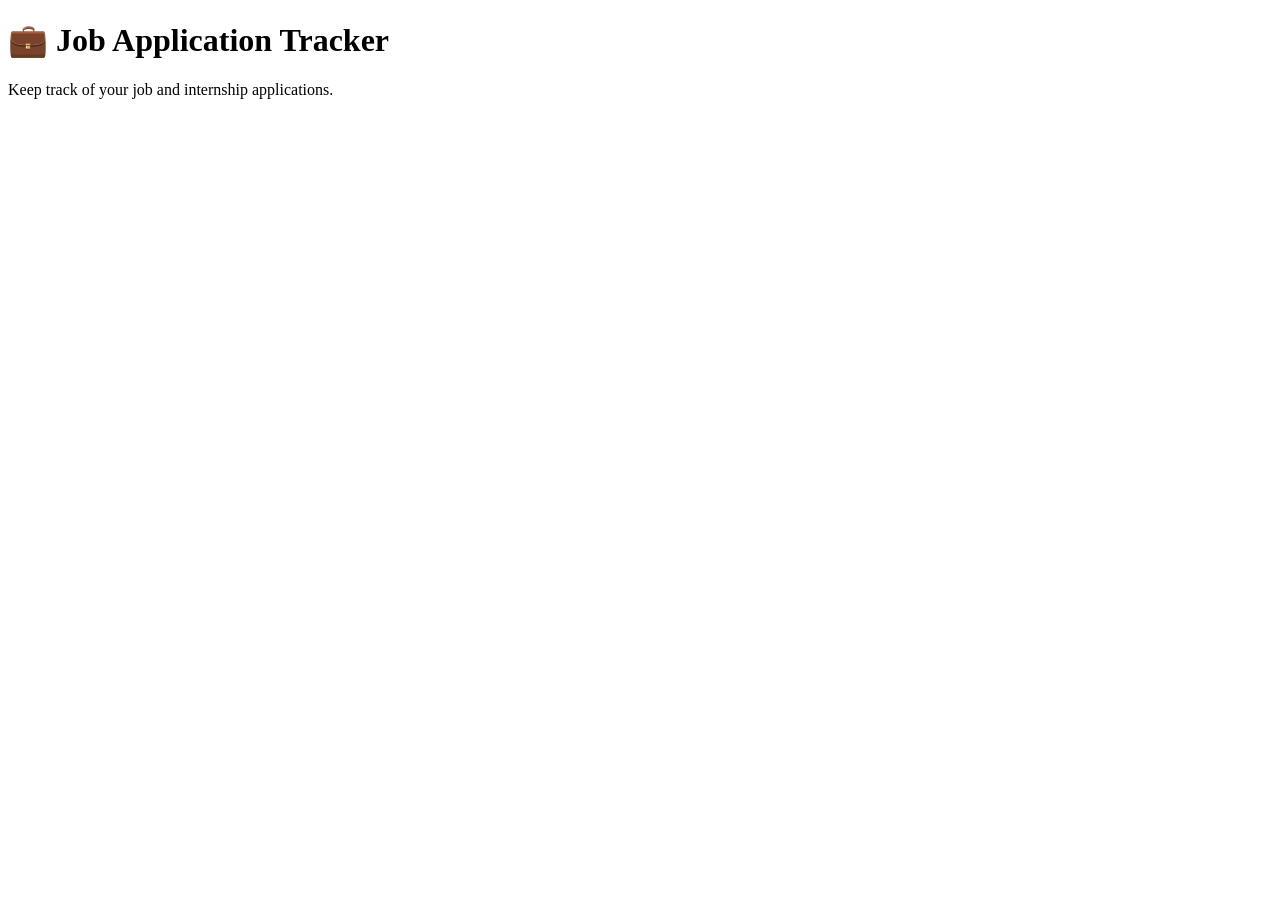
==== 03-job-application-tracker/index.html @ 34267bae "Create job application tracker structure" ====
<!DOCTYPE html>
<html lang="en">
<head>
    <meta charset="UTF-8">
    <meta name="viewport" content="width=device-width, initial-scale=1.0">

    <title>Job Application Tracker</title>

    <link rel="stylesheet" href="style.css">
</head>

<body>

    <main class="container">

        <header>
            <h1>💼 Job Application Tracker</h1>
            <p>Keep track of your job and internship applications.</p>
        </header>

    </main>

    <script src="script.js"></script>
</body>
</html>
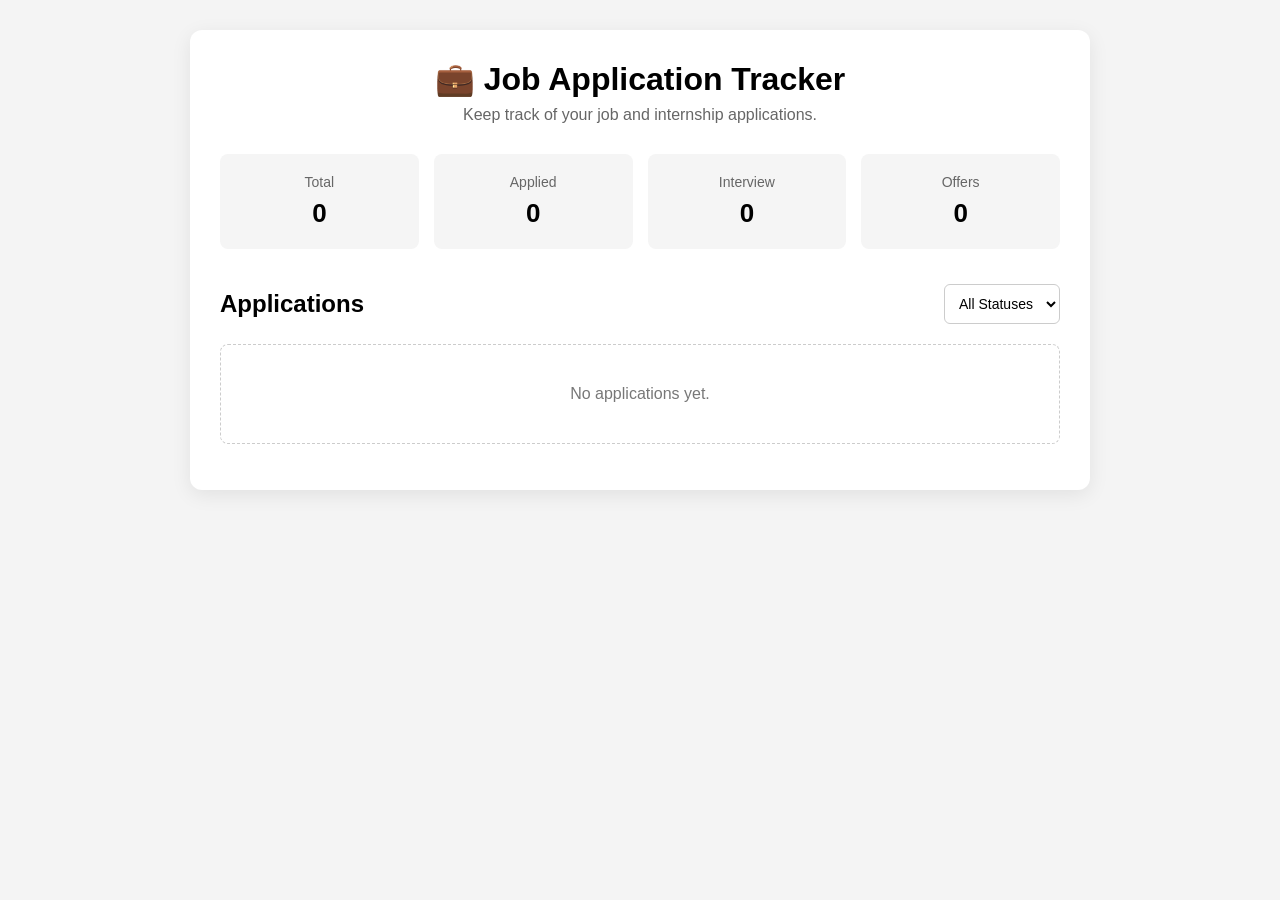
==== commit 54b1d6cc: "Make dashboard responsive" ====
--- a/03-job-application-tracker/index.html
+++ b/03-job-application-tracker/index.html
@@ -18,6 +18,56 @@
             <p>Keep track of your job and internship applications.</p>
         </header>
 
+        <section class="stats">
+
+            <div class="stat-card">
+                <span>Total</span>
+                <strong>0</strong>
+            </div>
+
+            <div class="stat-card">
+                <span>Applied</span>
+                <strong>0</strong>
+            </div>
+
+            <div class="stat-card">
+                <span>Interview</span>
+                <strong>0</strong>
+            </div>
+
+            <div class="stat-card">
+                <span>Offers</span>
+                <strong>0</strong>
+            </div>
+
+        </section>
+
+        <section class="applications-section">
+
+            <div class="application-header">
+
+                <h2>Applications</h2>
+
+                <select id="statusFilter">
+                    <option value="All">All Statuses</option>
+                    <option value="Applied">Applied</option>
+                    <option value="Interview">Interview</option>
+                    <option value="Rejected">Rejected</option>
+                    <option value="Offer">Offer</option>
+                </select>
+
+            </div>
+
+            <div id="applicationList">
+
+                <p class="empty-message">
+                    No applications yet.
+                </p>
+
+            </div>
+
+        </section>
+
     </main>
 
     <script src="script.js"></script>
--- a/03-job-application-tracker/style.css
+++ b/03-job-application-tracker/style.css
@@ -0,0 +1,156 @@
+* {
+    box-sizing: border-box;
+}
+
+body {
+    margin: 0;
+    min-height: 100vh;
+
+    font-family: Arial, sans-serif;
+
+    background: #f4f4f4;
+
+    padding: 30px 20px;
+}
+
+.container {
+    width: 100%;
+    max-width: 900px;
+
+    margin: 0 auto;
+
+    background: white;
+
+    padding: 30px;
+
+    border-radius: 12px;
+
+    box-shadow: 0 5px 20px rgba(0, 0, 0, 0.08);
+}
+
+header {
+    text-align: center;
+    margin-bottom: 30px;
+}
+
+header h1 {
+    margin: 0 0 8px;
+}
+
+header p {
+    margin: 0;
+    color: #666;
+}
+
+.stats {
+    display: grid;
+
+    grid-template-columns: repeat(4, 1fr);
+
+    gap: 15px;
+
+    margin-bottom: 35px;
+}
+
+.stat-card {
+    padding: 20px;
+
+    background: #f5f5f5;
+
+    border-radius: 8px;
+
+    text-align: center;
+}
+
+.stat-card span {
+    display: block;
+
+    color: #666;
+
+    font-size: 14px;
+
+    margin-bottom: 8px;
+}
+
+.stat-card strong {
+    font-size: 26px;
+}
+
+.application-header {
+    display: flex;
+
+    justify-content: space-between;
+
+    align-items: center;
+
+    gap: 15px;
+
+    margin-bottom: 20px;
+}
+
+.application-header h2 {
+    margin: 0;
+}
+
+#statusFilter {
+    width: auto;
+
+    padding: 10px;
+
+    border: 1px solid #ccc;
+
+    border-radius: 6px;
+
+    background: white;
+
+    font-size: 14px;
+}
+
+.empty-message {
+    text-align: center;
+
+    color: #777;
+
+    padding: 40px 20px;
+
+    border: 1px dashed #ccc;
+
+    border-radius: 8px;
+}
+
+
+.empty-message {
+    text-align: center;
+
+    color: #777;
+
+    padding: 40px 20px;
+
+    border: 1px dashed #ccc;
+
+    border-radius: 8px;
+}
+
+@media (max-width: 700px) {
+
+    body {
+        padding: 15px 10px;
+    }
+
+    .container {
+        padding: 20px;
+    }
+
+    .stats {
+        grid-template-columns: 1fr 1fr;
+    }
+
+    .application-header {
+        align-items: stretch;
+        flex-direction: column;
+    }
+
+    #statusFilter {
+        width: 100%;
+    }
+}
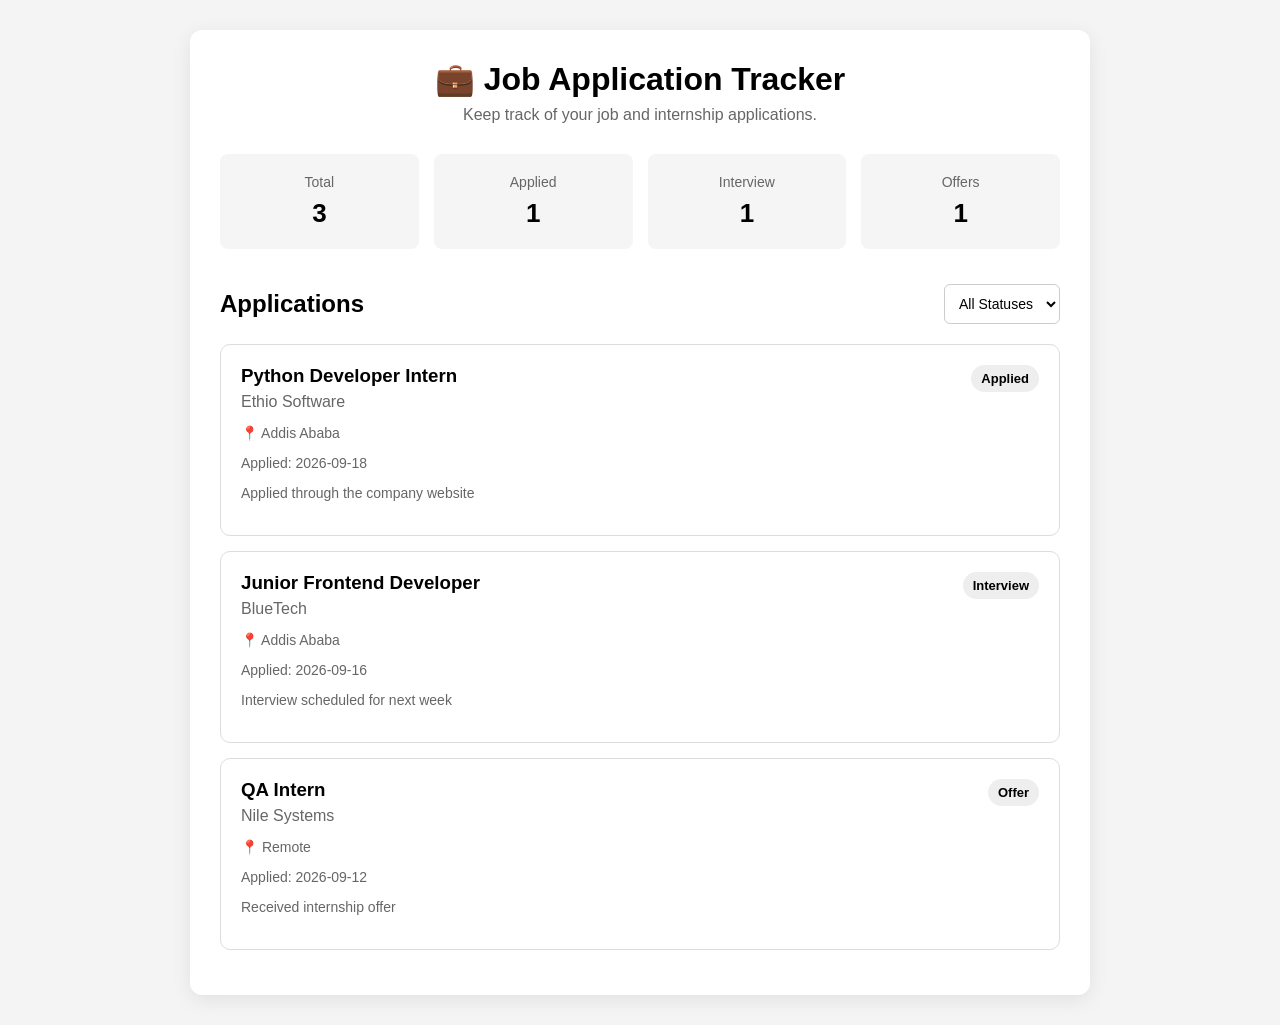
==== commit be53e606: "Add application dashboard statistics" ====
--- a/03-job-application-tracker/index.html
+++ b/03-job-application-tracker/index.html
@@ -22,22 +22,22 @@
 
             <div class="stat-card">
                 <span>Total</span>
-                <strong>0</strong>
+                <strong id="totalApplications">0</strong>
             </div>
 
             <div class="stat-card">
                 <span>Applied</span>
-                <strong>0</strong>
+                <strong id="appliedApplications">0</strong>
             </div>
 
             <div class="stat-card">
                 <span>Interview</span>
-                <strong>0</strong>
+                <strong id="interviewApplications">0</strong>
             </div>
 
             <div class="stat-card">
                 <span>Offers</span>
-                <strong>0</strong>
+                <strong id="offerApplications">0</strong>
             </div>
 
         </section>
--- a/03-job-application-tracker/style.css
+++ b/03-job-application-tracker/style.css
@@ -131,6 +131,50 @@
     border-radius: 8px;
 }
 
+.application-card {
+    padding: 20px;
+    margin-bottom: 15px;
+
+    border: 1px solid #ddd;
+    border-radius: 10px;
+
+    background: white;
+}
+
+.application-card-header {
+    display: flex;
+    justify-content: space-between;
+    align-items: flex-start;
+    gap: 15px;
+}
+
+.application-card h3 {
+    margin: 0 0 6px;
+}
+
+.company-name {
+    margin: 0;
+    color: #666;
+}
+
+.application-location,
+.application-date,
+.application-notes {
+    color: #666;
+    font-size: 14px;
+}
+
+.status-badge {
+    padding: 6px 10px;
+
+    border-radius: 20px;
+
+    background: #eee;
+
+    font-size: 13px;
+    font-weight: bold;
+}
+
 @media (max-width: 700px) {
 
     body {
@@ -150,6 +194,10 @@
         flex-direction: column;
     }
 
+    .application-card-header {
+        flex-direction: column;
+    }
+
     #statusFilter {
         width: 100%;
     }
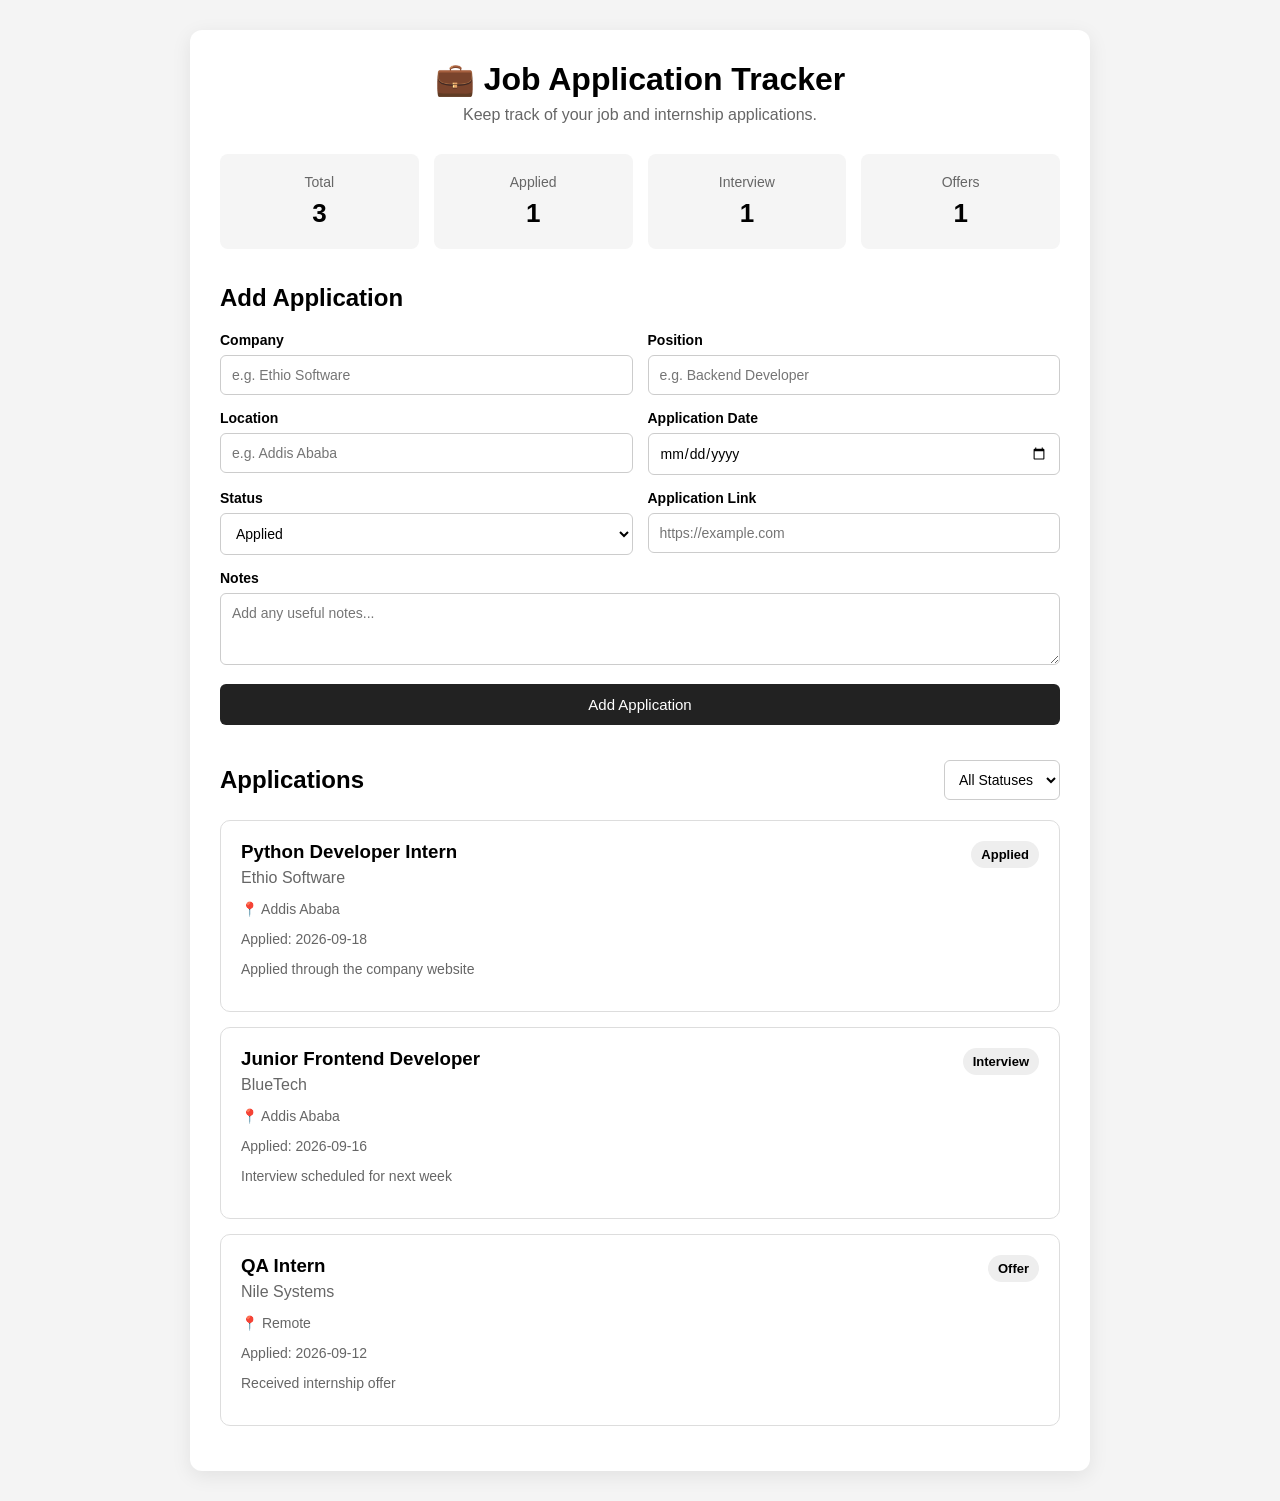
==== commit 28bca2a1: "Add job application form" ====
--- a/03-job-application-tracker/index.html
+++ b/03-job-application-tracker/index.html
@@ -42,6 +42,104 @@
 
         </section>
 
+        <section class="form-section">
+
+            <h2>Add Application</h2>
+
+            <form id="applicationForm">
+
+                <div class="form-row">
+
+                    <div class="form-group">
+                        <label for="company">Company</label>
+
+                        <input
+                            type="text"
+                            id="company"
+                            placeholder="e.g. Ethio Software"
+                        >
+                    </div>
+
+                    <div class="form-group">
+                        <label for="position">Position</label>
+
+                        <input
+                            type="text"
+                            id="position"
+                            placeholder="e.g. Backend Developer"
+                        >
+                    </div>
+
+                </div>
+
+                <div class="form-row">
+
+                    <div class="form-group">
+                        <label for="location">Location</label>
+
+                        <input
+                            type="text"
+                            id="location"
+                            placeholder="e.g. Addis Ababa"
+                        >
+                    </div>
+
+                    <div class="form-group">
+                        <label for="date">Application Date</label>
+
+                        <input
+                            type="date"
+                            id="date"
+                        >
+                    </div>
+
+                </div>
+
+                <div class="form-row">
+
+                    <div class="form-group">
+                        <label for="status">Status</label>
+
+                        <select id="status">
+                            <option value="Applied">Applied</option>
+                            <option value="Interview">Interview</option>
+                            <option value="Rejected">Rejected</option>
+                            <option value="Offer">Offer</option>
+                        </select>
+                    </div>
+
+                    <div class="form-group">
+                        <label for="link">Application Link</label>
+
+                        <input
+                            type="url"
+                            id="link"
+                            placeholder="https://example.com"
+                        >
+                    </div>
+
+                </div>
+
+                <div class="form-group">
+
+                    <label for="notes">Notes</label>
+
+                    <textarea
+                        id="notes"
+                        rows="3"
+                        placeholder="Add any useful notes..."
+                    ></textarea>
+
+                </div>
+
+                <button type="submit" class="add-btn">
+                    Add Application
+                </button>
+
+            </form>
+
+        </section>
+
         <section class="applications-section">
 
             <div class="application-header">
--- a/03-job-application-tracker/style.css
+++ b/03-job-application-tracker/style.css
@@ -175,6 +175,88 @@
     font-weight: bold;
 }
 
+.form-section {
+    margin-bottom: 35px;
+}
+
+.form-section h2 {
+    margin-bottom: 20px;
+}
+
+.form-row {
+    display: grid;
+
+    grid-template-columns: 1fr 1fr;
+
+    gap: 15px;
+}
+
+.form-group {
+    margin-bottom: 15px;
+}
+
+.form-group label {
+    display: block;
+
+    margin-bottom: 7px;
+
+    font-weight: bold;
+
+    font-size: 14px;
+}
+
+.form-group input,
+.form-group select,
+.form-group textarea {
+    width: 100%;
+
+    padding: 11px;
+
+    border: 1px solid #ccc;
+
+    border-radius: 6px;
+
+    font-family: inherit;
+
+    font-size: 14px;
+
+    background: white;
+}
+
+.form-group textarea {
+    resize: vertical;
+}
+
+.form-group input:focus,
+.form-group select:focus,
+.form-group textarea:focus {
+    outline: none;
+
+    border-color: #555;
+}
+
+.add-btn {
+    width: 100%;
+
+    padding: 12px;
+
+    border: none;
+
+    border-radius: 6px;
+
+    background: #222;
+
+    color: white;
+
+    font-size: 15px;
+
+    cursor: pointer;
+}
+
+.add-btn:hover {
+    opacity: 0.9;
+}
+
 @media (max-width: 700px) {
 
     body {
@@ -201,4 +283,8 @@
     #statusFilter {
         width: 100%;
     }
+
+    .form-row {
+        grid-template-columns: 1fr;
+    }
 }
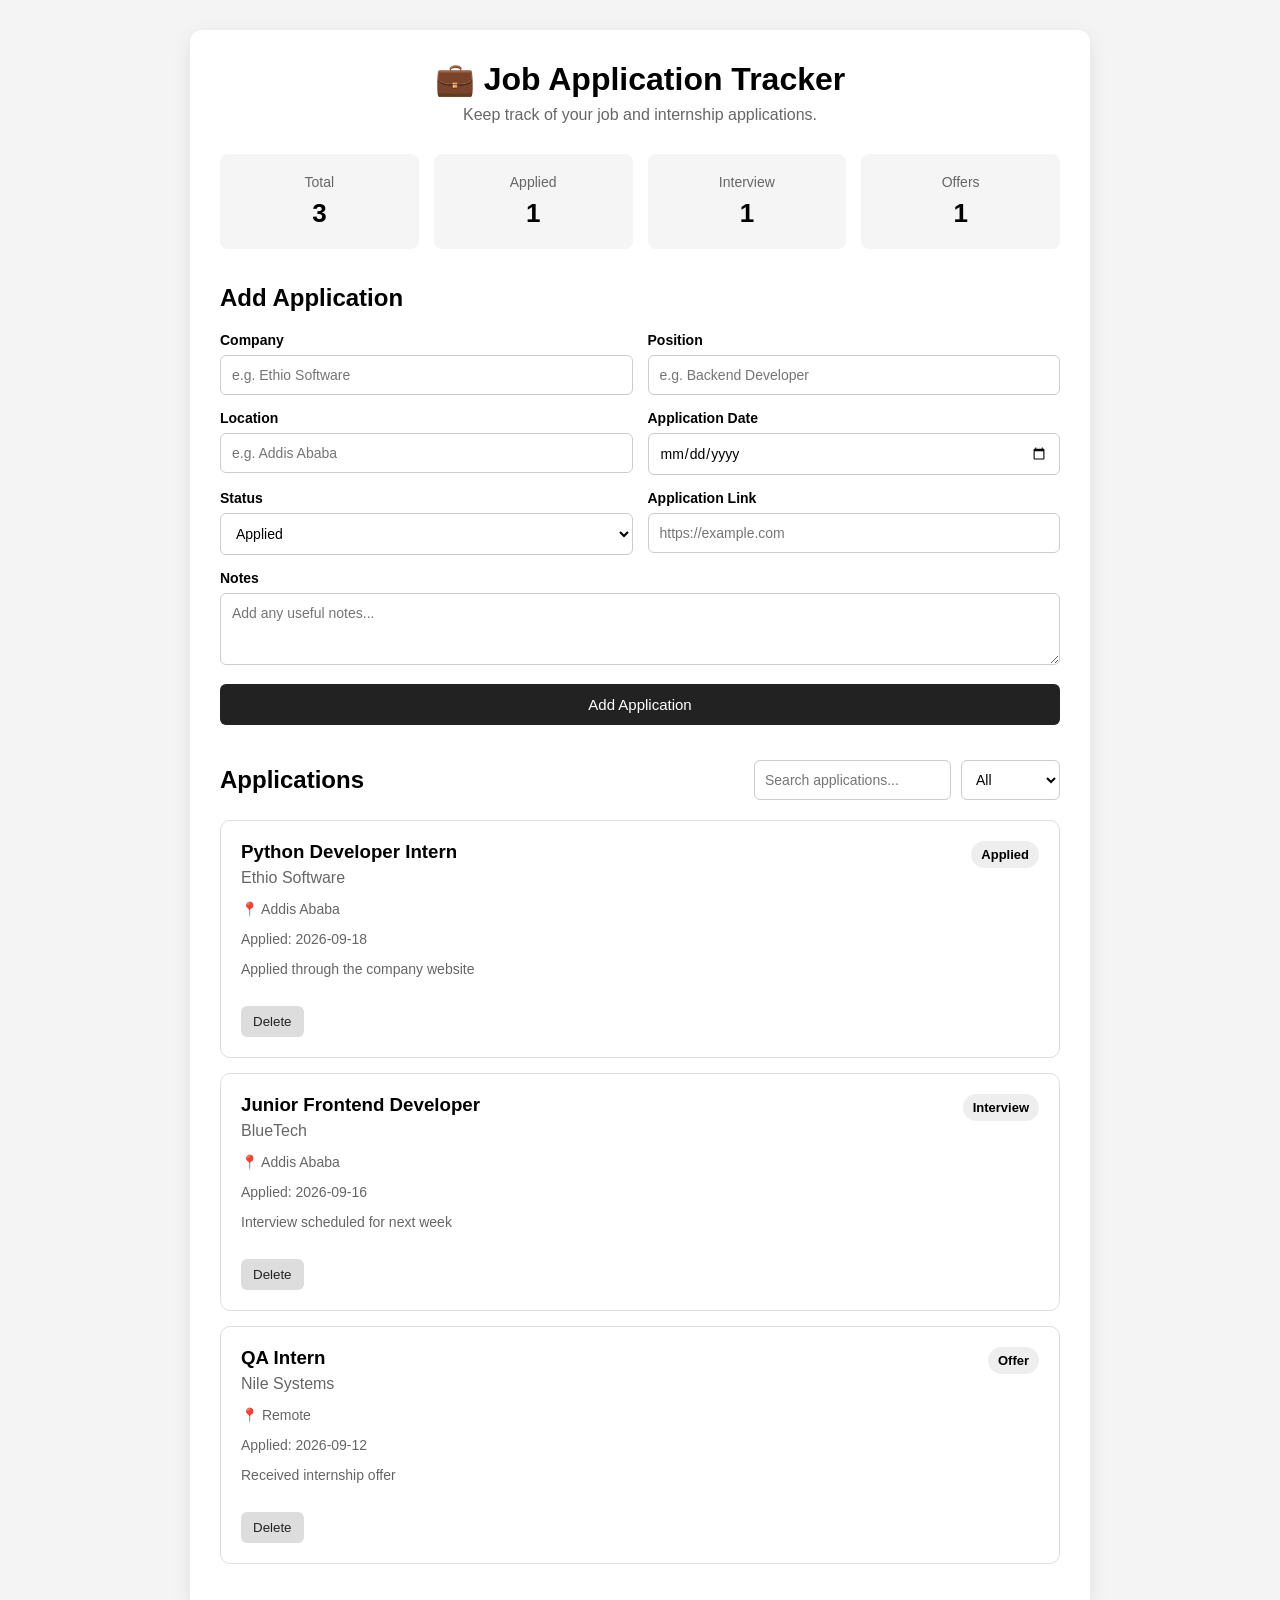
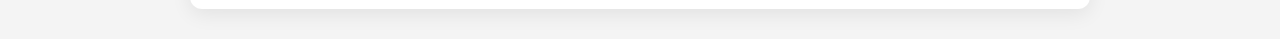
==== commit e84eb9d7: "Add application search" ====
--- a/03-job-application-tracker/index.html
+++ b/03-job-application-tracker/index.html
@@ -146,13 +146,23 @@
 
                 <h2>Applications</h2>
 
-                <select id="statusFilter">
-                    <option value="All">All Statuses</option>
-                    <option value="Applied">Applied</option>
-                    <option value="Interview">Interview</option>
-                    <option value="Rejected">Rejected</option>
-                    <option value="Offer">Offer</option>
-                </select>
+                <div class="application-filters">
+
+                    <input
+                        type="search"
+                        id="searchInput"
+                        placeholder="Search applications..."
+                    >
+
+                    <select id="statusFilter">
+                        <option value="All">All</option>
+                        <option value="Applied">Applied</option>
+                        <option value="Interview">Interview</option>
+                        <option value="Rejected">Rejected</option>
+                        <option value="Offer">Offer</option>
+                    </select>
+
+                </div>
 
             </div>
 
--- a/03-job-application-tracker/style.css
+++ b/03-job-application-tracker/style.css
@@ -257,6 +257,38 @@
     opacity: 0.9;
 }
 
+.delete-btn {
+    margin-top: 15px;
+    padding: 8px 12px;
+    border: none;
+    border-radius: 6px;
+    background: #ddd;
+    color: #222;
+    cursor: pointer;
+}
+
+.delete-btn:hover {
+    opacity: 0.8;
+}
+
+.application-filters {
+    display: flex;
+    gap: 10px;
+}
+
+#searchInput {
+    padding: 10px;
+    border: 1px solid #ccc;
+    border-radius: 6px;
+    font-family: inherit;
+    font-size: 14px;
+}
+
+#searchInput:focus {
+    outline: none;
+    border-color: #555;
+}
+
 @media (max-width: 700px) {
 
     body {
@@ -276,6 +308,14 @@
         flex-direction: column;
     }
 
+    .application-filters {
+        flex-direction: column;
+    }
+
+    #searchInput {
+        width: 100%;
+    }
+
     .application-card-header {
         flex-direction: column;
     }
@@ -287,4 +327,5 @@
     .form-row {
         grid-template-columns: 1fr;
     }
-}+}
+
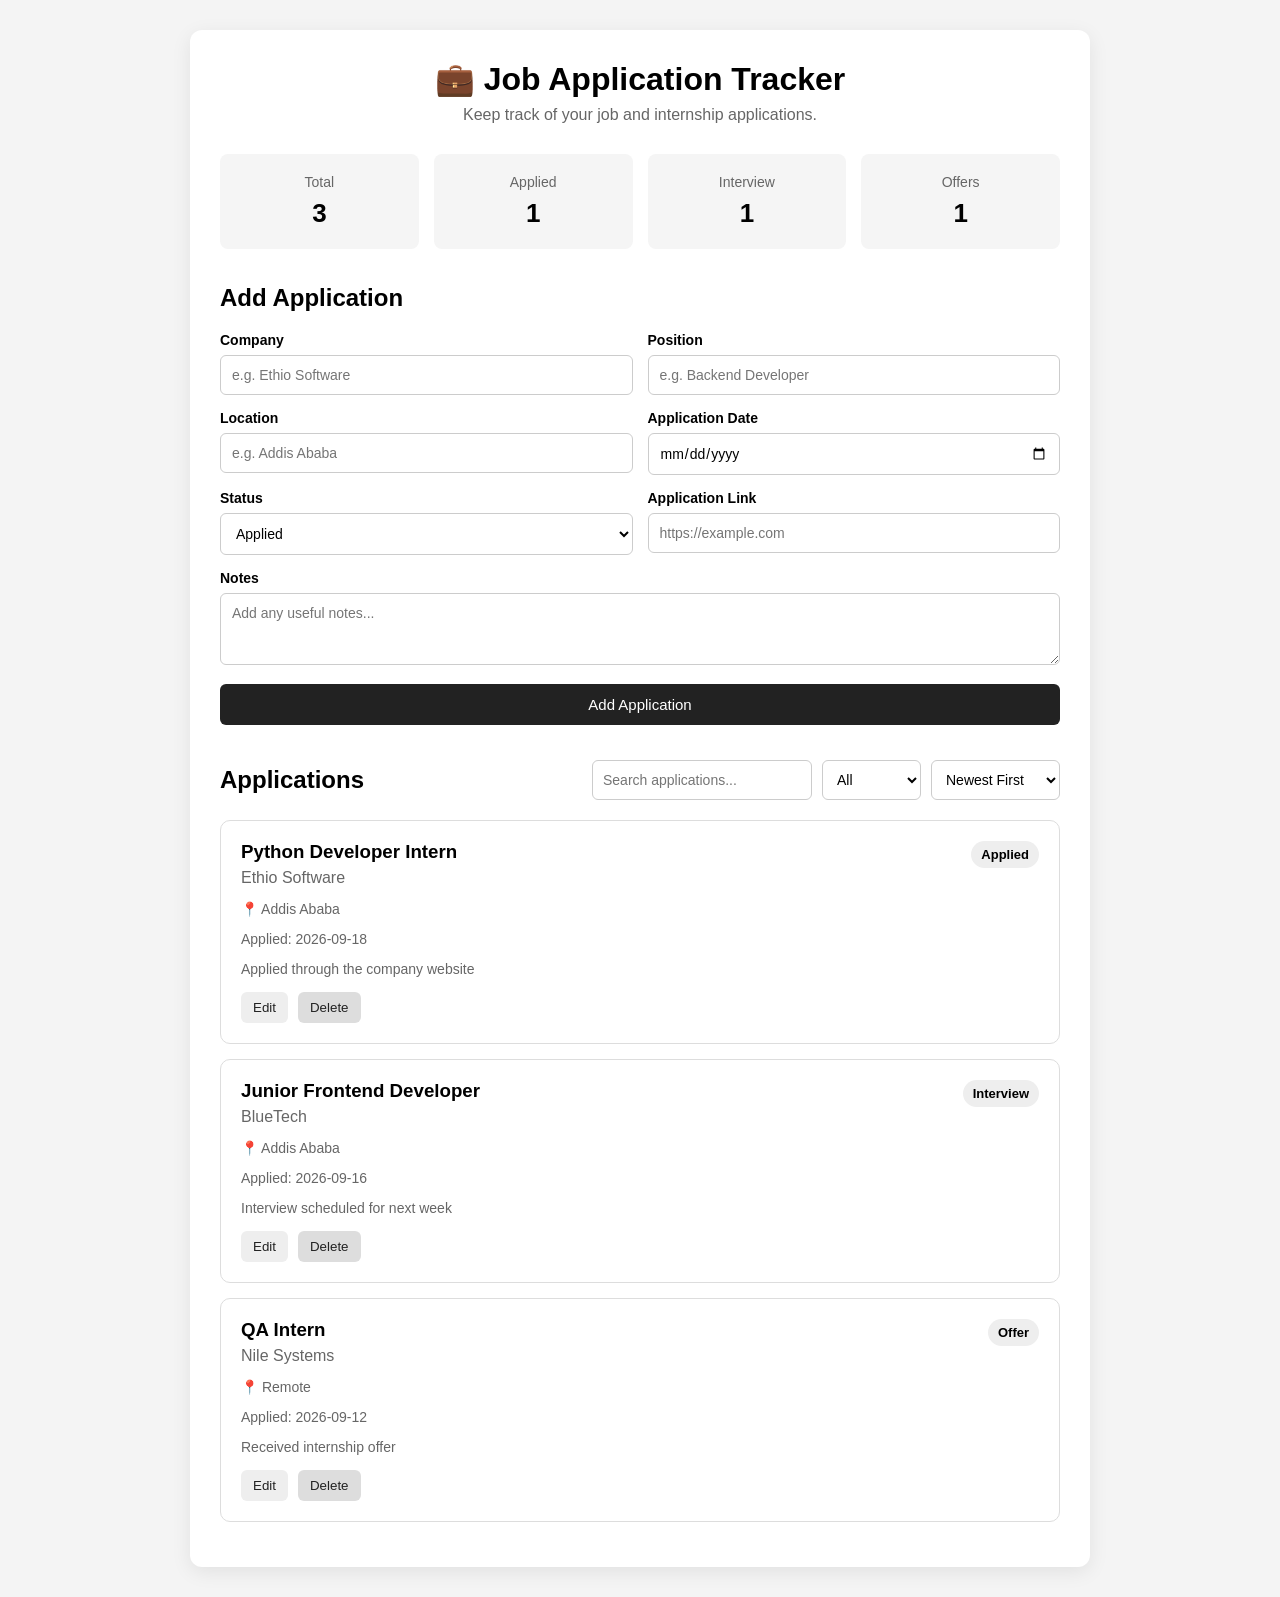
==== commit 2b23ef62: "Add application sorting" ====
--- a/03-job-application-tracker/index.html
+++ b/03-job-application-tracker/index.html
@@ -1,5 +1,6 @@
 <!DOCTYPE html>
 <html lang="en">
+
 <head>
     <meta charset="UTF-8">
     <meta name="viewport" content="width=device-width, initial-scale=1.0">
@@ -18,6 +19,9 @@
             <p>Keep track of your job and internship applications.</p>
         </header>
 
+
+        <!-- Dashboard statistics -->
+
         <section class="stats">
 
             <div class="stat-card">
@@ -42,6 +46,9 @@
 
         </section>
 
+
+        <!-- Add / Edit application form -->
+
         <section class="form-section">
 
             <h2>Add Application</h2>
@@ -51,78 +58,123 @@
                 <div class="form-row">
 
                     <div class="form-group">
-                        <label for="company">Company</label>
+
+                        <label for="company">
+                            Company
+                        </label>
 
                         <input
                             type="text"
                             id="company"
                             placeholder="e.g. Ethio Software"
                         >
-                    </div>
-
-                    <div class="form-group">
-                        <label for="position">Position</label>
+
+                    </div>
+
+
+                    <div class="form-group">
+
+                        <label for="position">
+                            Position
+                        </label>
 
                         <input
                             type="text"
                             id="position"
                             placeholder="e.g. Backend Developer"
                         >
-                    </div>
-
-                </div>
+
+                    </div>
+
+                </div>
+
 
                 <div class="form-row">
 
                     <div class="form-group">
-                        <label for="location">Location</label>
+
+                        <label for="location">
+                            Location
+                        </label>
 
                         <input
                             type="text"
                             id="location"
                             placeholder="e.g. Addis Ababa"
                         >
-                    </div>
-
-                    <div class="form-group">
-                        <label for="date">Application Date</label>
+
+                    </div>
+
+
+                    <div class="form-group">
+
+                        <label for="date">
+                            Application Date
+                        </label>
 
                         <input
                             type="date"
                             id="date"
                         >
-                    </div>
-
-                </div>
+
+                    </div>
+
+                </div>
+
 
                 <div class="form-row">
 
                     <div class="form-group">
-                        <label for="status">Status</label>
+
+                        <label for="status">
+                            Status
+                        </label>
 
                         <select id="status">
-                            <option value="Applied">Applied</option>
-                            <option value="Interview">Interview</option>
-                            <option value="Rejected">Rejected</option>
-                            <option value="Offer">Offer</option>
+
+                            <option value="Applied">
+                                Applied
+                            </option>
+
+                            <option value="Interview">
+                                Interview
+                            </option>
+
+                            <option value="Rejected">
+                                Rejected
+                            </option>
+
+                            <option value="Offer">
+                                Offer
+                            </option>
+
                         </select>
-                    </div>
-
-                    <div class="form-group">
-                        <label for="link">Application Link</label>
+
+                    </div>
+
+
+                    <div class="form-group">
+
+                        <label for="link">
+                            Application Link
+                        </label>
 
                         <input
                             type="url"
                             id="link"
                             placeholder="https://example.com"
                         >
-                    </div>
-
-                </div>
+
+                    </div>
+
+                </div>
+
 
                 <div class="form-group">
 
-                    <label for="notes">Notes</label>
+                    <label for="notes">
+                        Notes
+                    </label>
 
                     <textarea
                         id="notes"
@@ -132,7 +184,11 @@
 
                 </div>
 
-                <button type="submit" class="add-btn">
+
+                <button
+                    type="submit"
+                    class="add-btn"
+                >
                     Add Application
                 </button>
 
@@ -140,11 +196,15 @@
 
         </section>
 
+
+        <!-- Applications -->
+
         <section class="applications-section">
 
             <div class="application-header">
 
                 <h2>Applications</h2>
+
 
                 <div class="application-filters">
 
@@ -154,17 +214,56 @@
                         placeholder="Search applications..."
                     >
 
+
                     <select id="statusFilter">
-                        <option value="All">All</option>
-                        <option value="Applied">Applied</option>
-                        <option value="Interview">Interview</option>
-                        <option value="Rejected">Rejected</option>
-                        <option value="Offer">Offer</option>
+
+                        <option value="All">
+                            All
+                        </option>
+
+                        <option value="Applied">
+                            Applied
+                        </option>
+
+                        <option value="Interview">
+                            Interview
+                        </option>
+
+                        <option value="Rejected">
+                            Rejected
+                        </option>
+
+                        <option value="Offer">
+                            Offer
+                        </option>
+
                     </select>
 
-                </div>
-
-            </div>
+
+                    <select id="sortFilter">
+
+                        <option value="newest">
+                            Newest First
+                        </option>
+
+                        <option value="oldest">
+                            Oldest First
+                        </option>
+
+                        <option value="companyAZ">
+                            Company A-Z
+                        </option>
+
+                        <option value="companyZA">
+                            Company Z-A
+                        </option>
+
+                    </select>
+
+                </div>
+
+            </div>
+
 
             <div id="applicationList">
 
@@ -178,6 +277,9 @@
 
     </main>
 
+
     <script src="script.js"></script>
+
 </body>
+
 </html>
--- a/03-job-application-tracker/style.css
+++ b/03-job-application-tracker/style.css
@@ -1,6 +1,7 @@
 * {
     box-sizing: border-box;
 }
+
 
 body {
     margin: 0;
@@ -13,6 +14,7 @@
     padding: 30px 20px;
 }
 
+
 .container {
     width: 100%;
     max-width: 900px;
@@ -28,19 +30,29 @@
     box-shadow: 0 5px 20px rgba(0, 0, 0, 0.08);
 }
 
+
+/* Header */
+
 header {
     text-align: center;
+
     margin-bottom: 30px;
 }
+
 
 header h1 {
     margin: 0 0 8px;
 }
 
+
 header p {
     margin: 0;
+
     color: #666;
 }
+
+
+/* Dashboard statistics */
 
 .stats {
     display: grid;
@@ -52,6 +64,7 @@
     margin-bottom: 35px;
 }
 
+
 .stat-card {
     padding: 20px;
 
@@ -62,6 +75,7 @@
     text-align: center;
 }
 
+
 .stat-card span {
     display: block;
 
@@ -72,10 +86,108 @@
     margin-bottom: 8px;
 }
 
+
 .stat-card strong {
     font-size: 26px;
 }
 
+
+/* Application form */
+
+.form-section {
+    margin-bottom: 35px;
+}
+
+
+.form-section h2 {
+    margin-bottom: 20px;
+}
+
+
+.form-row {
+    display: grid;
+
+    grid-template-columns: 1fr 1fr;
+
+    gap: 15px;
+}
+
+
+.form-group {
+    margin-bottom: 15px;
+}
+
+
+.form-group label {
+    display: block;
+
+    margin-bottom: 7px;
+
+    font-weight: bold;
+
+    font-size: 14px;
+}
+
+
+.form-group input,
+.form-group select,
+.form-group textarea {
+    width: 100%;
+
+    padding: 11px;
+
+    border: 1px solid #ccc;
+
+    border-radius: 6px;
+
+    font-family: inherit;
+
+    font-size: 14px;
+
+    background: white;
+}
+
+
+.form-group textarea {
+    resize: vertical;
+}
+
+
+.form-group input:focus,
+.form-group select:focus,
+.form-group textarea:focus {
+    outline: none;
+
+    border-color: #555;
+}
+
+
+.add-btn {
+    width: 100%;
+
+    padding: 12px;
+
+    border: none;
+
+    border-radius: 6px;
+
+    background: #222;
+
+    color: white;
+
+    font-size: 15px;
+
+    cursor: pointer;
+}
+
+
+.add-btn:hover {
+    opacity: 0.9;
+}
+
+
+/* Application header and filters */
+
 .application-header {
     display: flex;
 
@@ -88,23 +200,51 @@
     margin-bottom: 20px;
 }
 
+
 .application-header h2 {
     margin: 0;
 }
 
-#statusFilter {
-    width: auto;
-
+
+.application-filters {
+    display: flex;
+
+    gap: 10px;
+}
+
+
+#searchInput,
+#statusFilter,
+#sortFilter {
     padding: 10px;
 
     border: 1px solid #ccc;
 
     border-radius: 6px;
 
+    font-family: inherit;
+
+    font-size: 14px;
+
     background: white;
-
-    font-size: 14px;
-}
+}
+
+
+#searchInput {
+    min-width: 220px;
+}
+
+
+#searchInput:focus,
+#statusFilter:focus,
+#sortFilter:focus {
+    outline: none;
+
+    border-color: #555;
+}
+
+
+/* Empty state */
 
 .empty-message {
     text-align: center;
@@ -119,50 +259,52 @@
 }
 
 
-.empty-message {
-    text-align: center;
-
-    color: #777;
-
-    padding: 40px 20px;
-
-    border: 1px dashed #ccc;
-
-    border-radius: 8px;
-}
+/* Application cards */
 
 .application-card {
     padding: 20px;
+
     margin-bottom: 15px;
 
     border: 1px solid #ddd;
+
     border-radius: 10px;
 
     background: white;
 }
+
 
 .application-card-header {
     display: flex;
+
     justify-content: space-between;
+
     align-items: flex-start;
+
     gap: 15px;
 }
+
 
 .application-card h3 {
     margin: 0 0 6px;
 }
 
+
 .company-name {
     margin: 0;
+
     color: #666;
 }
+
 
 .application-location,
 .application-date,
 .application-notes {
     color: #666;
+
     font-size: 14px;
 }
+
 
 .status-badge {
     padding: 6px 10px;
@@ -172,122 +314,55 @@
     background: #eee;
 
     font-size: 13px;
+
     font-weight: bold;
 }
 
-.form-section {
-    margin-bottom: 35px;
-}
-
-.form-section h2 {
-    margin-bottom: 20px;
-}
-
-.form-row {
-    display: grid;
-
-    grid-template-columns: 1fr 1fr;
-
-    gap: 15px;
-}
-
-.form-group {
-    margin-bottom: 15px;
-}
-
-.form-group label {
-    display: block;
-
-    margin-bottom: 7px;
-
-    font-weight: bold;
-
-    font-size: 14px;
-}
-
-.form-group input,
-.form-group select,
-.form-group textarea {
-    width: 100%;
-
-    padding: 11px;
-
-    border: 1px solid #ccc;
+
+/* Application buttons */
+
+.application-actions {
+    display: flex;
+
+    gap: 10px;
+
+    margin-top: 15px;
+}
+
+
+.edit-btn,
+.delete-btn {
+    padding: 8px 12px;
+
+    border: none;
 
     border-radius: 6px;
 
-    font-family: inherit;
-
-    font-size: 14px;
-
-    background: white;
-}
-
-.form-group textarea {
-    resize: vertical;
-}
-
-.form-group input:focus,
-.form-group select:focus,
-.form-group textarea:focus {
-    outline: none;
-
-    border-color: #555;
-}
-
-.add-btn {
-    width: 100%;
-
-    padding: 12px;
-
-    border: none;
-
-    border-radius: 6px;
-
-    background: #222;
-
-    color: white;
-
-    font-size: 15px;
-
     cursor: pointer;
 }
 
-.add-btn:hover {
-    opacity: 0.9;
-}
+
+.edit-btn {
+    background: #eee;
+
+    color: #222;
+}
+
 
 .delete-btn {
-    margin-top: 15px;
-    padding: 8px 12px;
-    border: none;
-    border-radius: 6px;
     background: #ddd;
+
     color: #222;
-    cursor: pointer;
-}
-
+}
+
+
+.edit-btn:hover,
 .delete-btn:hover {
     opacity: 0.8;
 }
 
-.application-filters {
-    display: flex;
-    gap: 10px;
-}
-
-#searchInput {
-    padding: 10px;
-    border: 1px solid #ccc;
-    border-radius: 6px;
-    font-family: inherit;
-    font-size: 14px;
-}
-
-#searchInput:focus {
-    outline: none;
-    border-color: #555;
-}
+
+/* Mobile */
 
 @media (max-width: 700px) {
 
@@ -295,37 +370,43 @@
         padding: 15px 10px;
     }
 
+
     .container {
         padding: 20px;
     }
 
+
     .stats {
         grid-template-columns: 1fr 1fr;
     }
 
+
     .application-header {
         align-items: stretch;
+
         flex-direction: column;
     }
+
 
     .application-filters {
         flex-direction: column;
     }
 
-    #searchInput {
+
+    #searchInput,
+    #statusFilter,
+    #sortFilter {
         width: 100%;
     }
+
 
     .application-card-header {
         flex-direction: column;
     }
 
-    #statusFilter {
-        width: 100%;
-    }
 
     .form-row {
         grid-template-columns: 1fr;
     }
-}
-
+
+}
